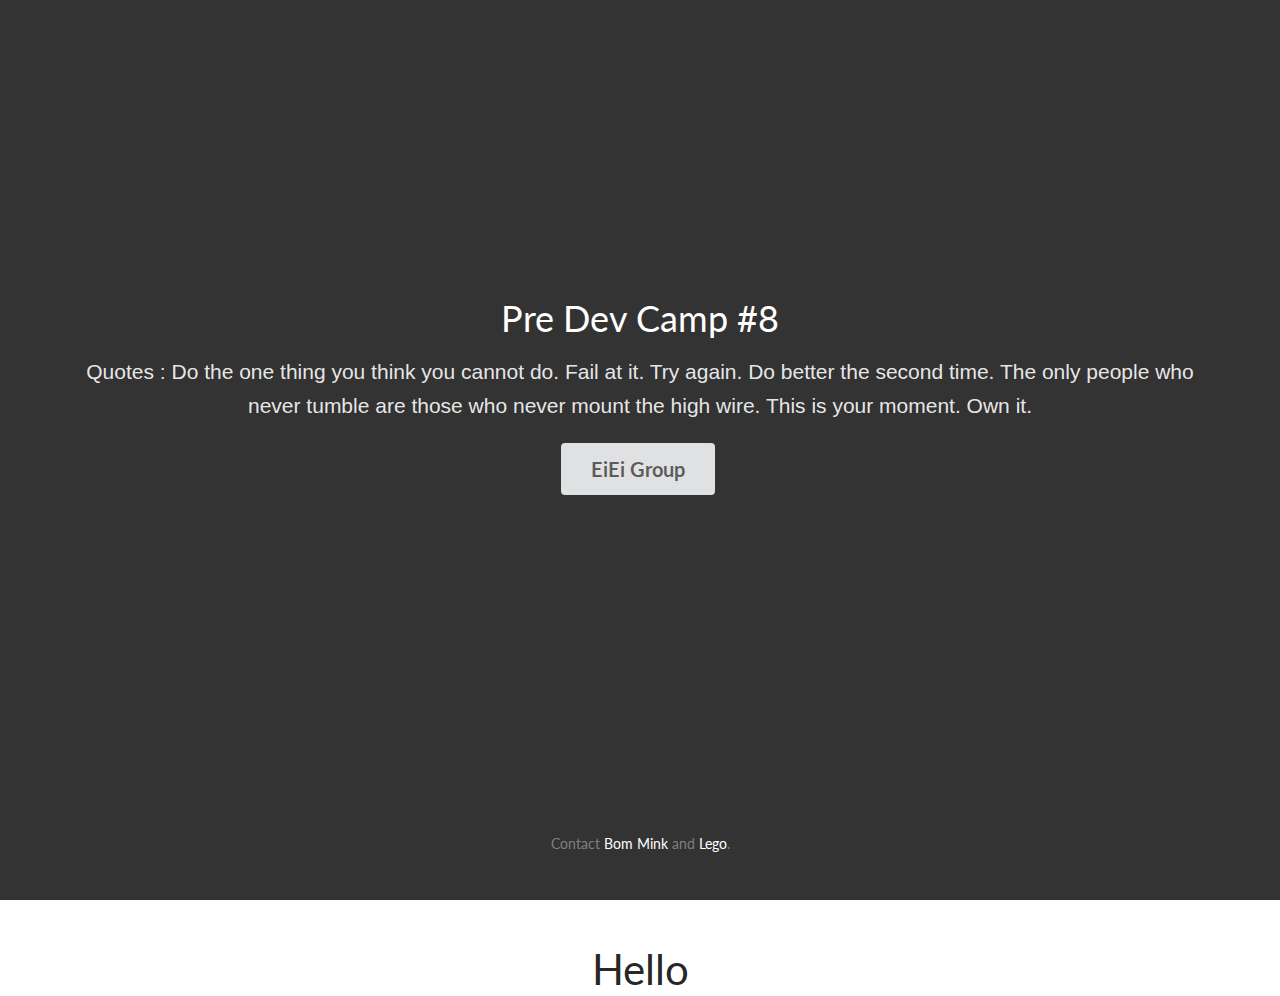
==== index.html @ 277e98ec "Add Banner" ====
<!DOCTYPE html>
<html lang="en">
    <head>
        <meta charset="UTF-8">
        <meta name="viewport" content="width=device-width, initial-scale=1.0">
        <link rel="stylesheet" type="text/css" href="index.css">
        <title>Pre DevCamp #8</title>
        <link rel="stylesheet" href="./semantic.min.css">
        <script src="./semantic.min.js"></script>
    </head>
    <body>
        <!-- <div class="centered"> 
            <img class="picProfile" src="img/BG-car.jpg">
            <table class="infotable">
                <tr>
                    <th class="topic">Name</th>
                    <td>Nicha</td>
                </tr>
                <tr>
                    <th class="topic">Surname</th>
                    <td>Suteesukprasert</td>
                </tr>
                <tr>
                    <th class="topic">Favorite Food</th>
                    <td>Sushi</td>
                </tr>
            </table>
            <button type="button" class="btn btn-outline-danger">Danger</button>

        </div>

        <style>
            .centered {
                position: absolute;

                background-color: #F69EA5;
                width: 500px;
                text-align: center;

                top: 50% ;
                left: 50%;

                margin-left: -250px;
                margin-top: -250px;

                box-shadow: 4px 4px 4px rgba(38, 38, 38, 0.1);
            }
            .picProfile {
                width: 100px;
                height: 100px;

                border-radius: 100px;
                margin-top: 30px;
            }
            .topic{
                padding: 15px;
            }
            .infotable{
                margin-top: 30px;
                margin-bottom: 20px;
                margin-right: 20px;
                margin-left: 20px;

                width: 100%;
                text-align: left;
                font-family: monospace;
                font-size: 20px;
            }

            .centered:hover {
                background-color: #F98891;  
            
                box-shadow: 4px 4px 4px rgba(38, 38, 38, 0.5);
            }
        </style> -->
        <div id = "home" class="ui inverted vertical center aligned segment">
            <div class="ui content container">
                <h1 class="ui inverted header">Pre Dev Camp #8</h1>
                <p>
                    Quotes : Do the one thing you think you cannot do. Fail at it. Try again. Do
                    better the second time. The only people who never tumble are those who never
                    mount the high wire. This is your moment. Own it.
                </p>
                <div class="ui huge button">EiEi Group</div>
            </div>
            <footer class="ui inverted vertical segment">
                Contact
                <a href="#contact">
                    Bom
                </a>
                <a href="#contact">
                    Mink
                </a>
                and
                <a href="#contact">Lego</a>.
            </footer>
        </div>
        <div class="ui container">
            <h1>Hello</h1>
        </div>
    </body>
</html>
---- index.css ----
body > .ui.container {
    margin-top: 3em;
}
iframe {
    border: none;
    width: calc(100% + 2em);
    margin: 0 -1em;
    height: 300px;
}
iframe html {
    overflow: hidden;
}
iframe body {
    padding: 0;
}

.ui.container > h1 {
    font-size: 3em;
    text-align: center;
    font-weight: normal;
}
.ui.container > h2.dividing.header {
    font-size: 2em;
    font-weight: normal;
    margin: 4em 0 3em;
}

.ui.table {
    table-layout: fixed;
}


#skill-bar-wrapper {
    font-size: 18px;
}

.skillbar-container {
  position:relative;
  display:block;
  margin-bottom: 15px;   
  width: 100%;
  background-color: #666463;
  background-color: rgba(255,255,255,.1);
  height:35px;
  height:5px;
}
  
.skills {
  height:35px;
  height:5px;
  width:0px;
}

  @media only screen and (min-width: 768px) {

    nav.ui.container .ui.header {
      float: left;
      margin-top: 12px;
    }

    nav.ui.container .ui.inverted.compact.menu {
      float: right;
    }
  }

  .ui.inverted.vertical.center.aligned.segment {
    padding-top: 36px;
  }

  nav.ui.container .ui.inverted.compact.menu {
    background-color: rgb(51, 51, 51);
  }

  nav.ui.container .ui.inverted.compact.menu .item {
    padding-bottom: 0;
  }

  nav.ui.container .ui.inverted.compact.menu .item {
    font-size: 16px;
    padding-left: 0px;
    padding-right: 0px;
    padding-bottom: 14px;
    margin-left: 16px;
    margin-right: 16px;
    border-radius: 0;
  }

  nav.ui.container .ui.inverted.compact.menu .active.item {
    background-color: inherit;
    border-bottom-color: white;
    border-bottom-style: solid;
    border-bottom-width: 2px;
  }

  .ui.inverted.vertical.segment {
    height: 100vh;
    background-color: rgb(51, 51, 51);
  }

  .ui.content.container {
    height: 300px;
    position: absolute;
    top: 0;
    bottom: 0;
    left: 0;
    right: 0;
    margin: auto;
  }

  .ui.content.container h1.header {
    font-size: 36px;
  }

  .ui.content.container p {
    font-size: 21px;
    line-height: 1.6;
    font-weight: 300;
    font-family: "Helvetica Neue", Helvetica, Arial, sans-serif;
  }

  .ui.inverted.vertical.segment footer.ui.segment {
    height: 80px;
    width: 100%;
    position: absolute;
    bottom: 0;
    color: gray;
  }

  .ui.inverted.vertical.segment footer.ui.segment a {
    color: white;
  }

  /*Footer*/

  .footer.segment {
    padding: 5em 0em;
  }

  .footer.secondary.pointing.menu .toc.item {
    display: none;
  }
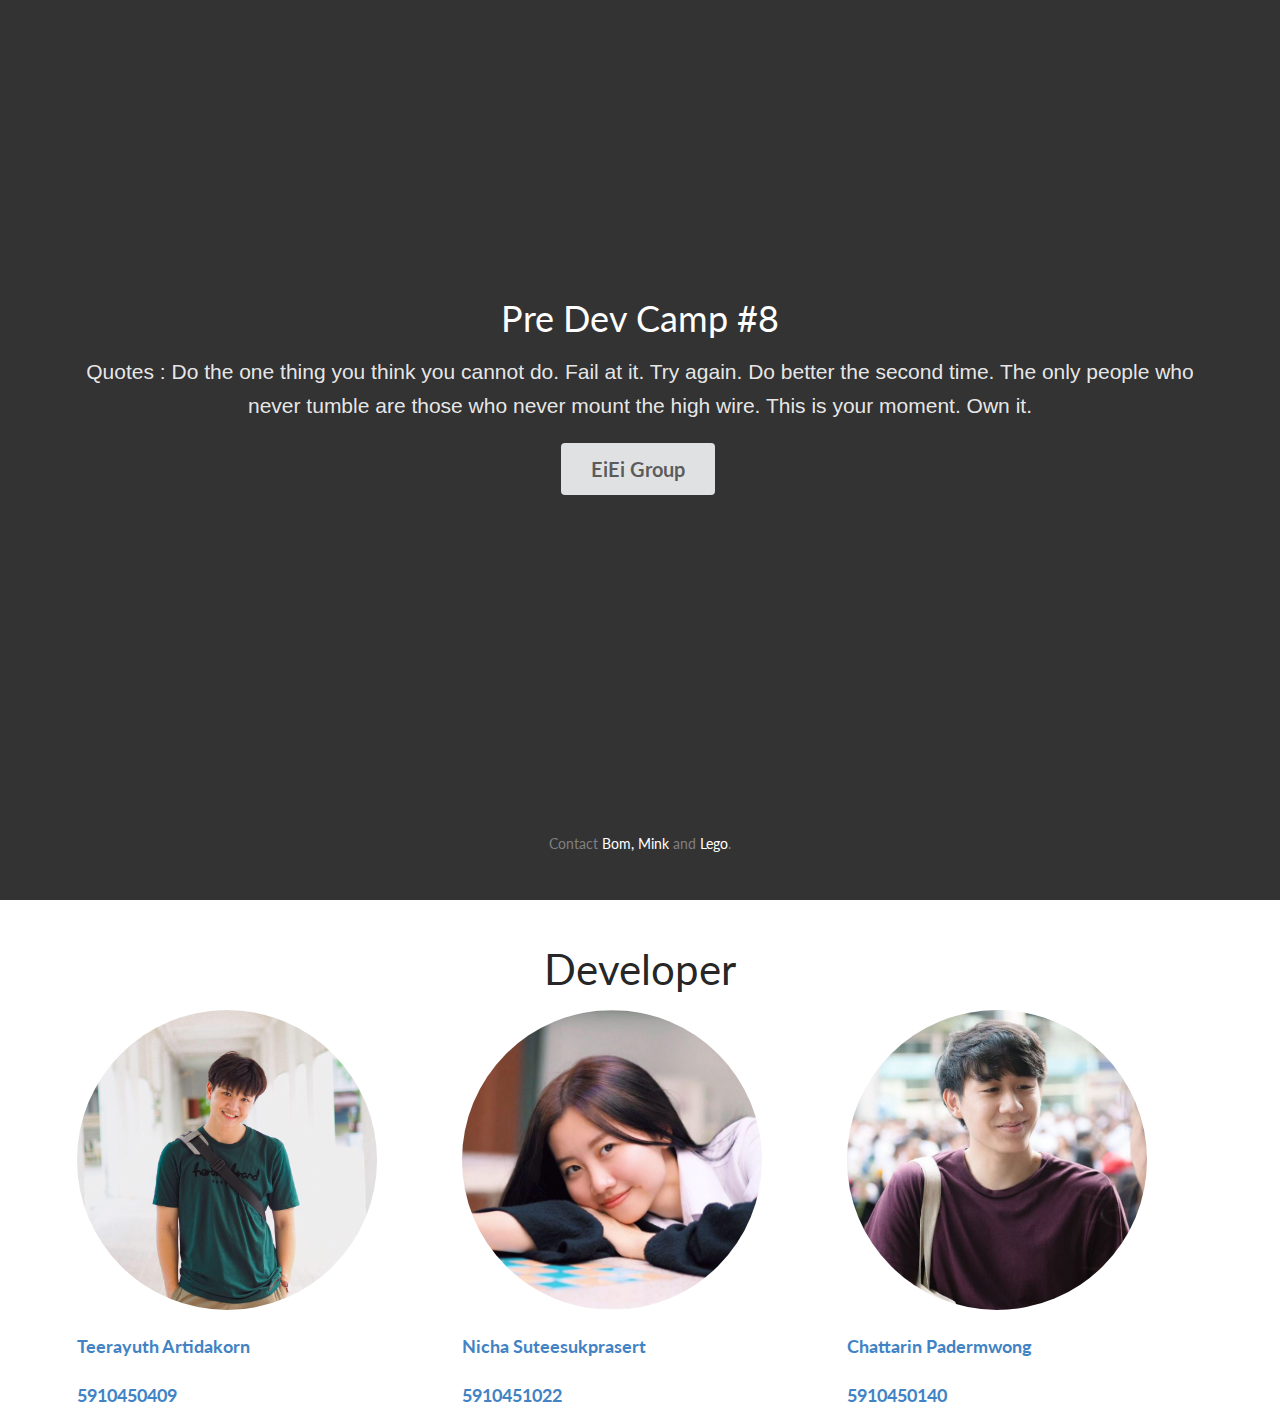
==== commit 058bde5f: "add Developer" ====
--- a/index.html
+++ b/index.html
@@ -9,71 +9,20 @@
         <script src="./semantic.min.js"></script>
     </head>
     <body>
-        <!-- <div class="centered"> 
-            <img class="picProfile" src="img/BG-car.jpg">
-            <table class="infotable">
-                <tr>
-                    <th class="topic">Name</th>
-                    <td>Nicha</td>
-                </tr>
-                <tr>
-                    <th class="topic">Surname</th>
-                    <td>Suteesukprasert</td>
-                </tr>
-                <tr>
-                    <th class="topic">Favorite Food</th>
-                    <td>Sushi</td>
-                </tr>
-            </table>
-            <button type="button" class="btn btn-outline-danger">Danger</button>
-
-        </div>
-
-        <style>
-            .centered {
-                position: absolute;
-
-                background-color: #F69EA5;
-                width: 500px;
-                text-align: center;
-
-                top: 50% ;
-                left: 50%;
-
-                margin-left: -250px;
-                margin-top: -250px;
-
-                box-shadow: 4px 4px 4px rgba(38, 38, 38, 0.1);
-            }
-            .picProfile {
-                width: 100px;
-                height: 100px;
-
-                border-radius: 100px;
-                margin-top: 30px;
-            }
-            .topic{
-                padding: 15px;
-            }
-            .infotable{
-                margin-top: 30px;
-                margin-bottom: 20px;
-                margin-right: 20px;
-                margin-left: 20px;
-
-                width: 100%;
-                text-align: left;
-                font-family: monospace;
-                font-size: 20px;
-            }
-
-            .centered:hover {
-                background-color: #F98891;  
-            
-                box-shadow: 4px 4px 4px rgba(38, 38, 38, 0.5);
-            }
-        </style> -->
-        <div id = "home" class="ui inverted vertical center aligned segment">
+        <!-- <div class="centered"> <img class="picProfile" src="img/BG-car.jpg"> <table
+        class="infotable"> <tr> <th class="topic">Name</th> <td>Nicha</td> </tr> <tr>
+        <th class="topic">Surname</th> <td>Suteesukprasert</td> </tr> <tr> <th
+        class="topic">Favorite Food</th> <td>Sushi</td> </tr> </table> <button
+        type="button" class="btn btn-outline-danger">Danger</button> </div> <style>
+        .centered { position: absolute; background-color: #F69EA5; width: 500px;
+        text-align: center; top: 50% ; left: 50%; margin-left: -250px; margin-top:
+        -250px; box-shadow: 4px 4px 4px rgba(38, 38, 38, 0.1); } .picProfile { width:
+        100px; height: 100px; border-radius: 100px; margin-top: 30px; } .topic{ padding:
+        15px; } .infotable{ margin-top: 30px; margin-bottom: 20px; margin-right: 20px;
+        margin-left: 20px; width: 100%; text-align: left; font-family: monospace;
+        font-size: 20px; } .centered:hover { background-color: #F98891; box-shadow: 4px
+        4px 4px rgba(38, 38, 38, 0.5); } </style> -->
+        <div id="home" class="ui inverted vertical center aligned segment">
             <div class="ui content container">
                 <h1 class="ui inverted header">Pre Dev Camp #8</h1>
                 <p>
@@ -86,7 +35,7 @@
             <footer class="ui inverted vertical segment">
                 Contact
                 <a href="#contact">
-                    Bom
+                    Bom,
                 </a>
                 <a href="#contact">
                     Mink
@@ -96,8 +45,24 @@
             </footer>
         </div>
         <div class="ui container">
-            <h1>Hello</h1>
+            <h1>Developer</h1>
+            <div class="ui three column stackable grid">
+                <a class="column" href="#">
+                    <img class="ui medium circular image fluid" src="./img/bom.jpg">
+                    <h3>Teerayuth Artidakorn</h3>
+                    <h3>5910450409</h3>
+                </a>
+                <a class="column" href="#">
+                    <img class="ui medium circular image fluid" src="./img/mink.JPG">
+                    <h3>Nicha Suteesukprasert</h3>
+                    <h3>5910451022</h3>
+                </a>
+                <a class="column" href="#">
+                    <img class="ui medium circular image fluid" src="./img/lego.JPG">
+                    <h3>Chattarin Padermwong</h3>
+                    <h3>5910450140</h3>
+                </a>
+            </div>
         </div>
     </body>
-</html>
-
+</html>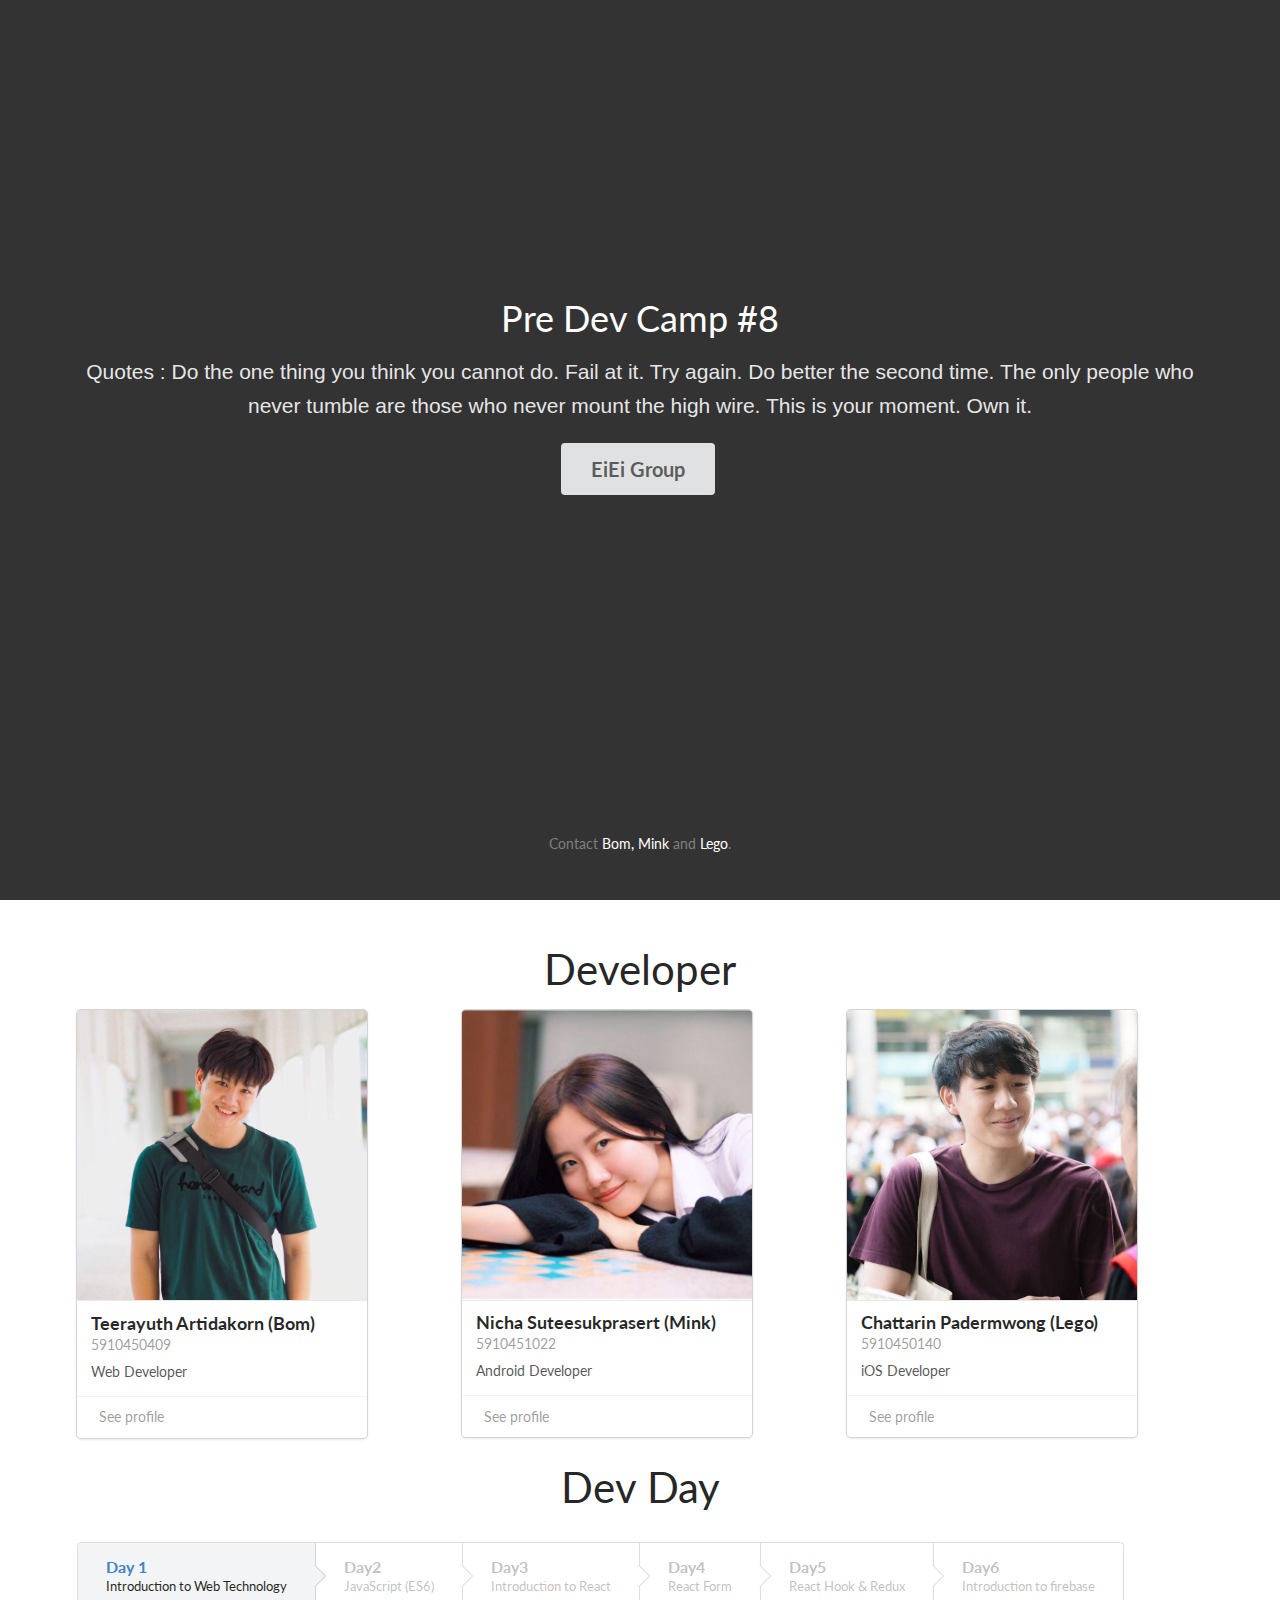
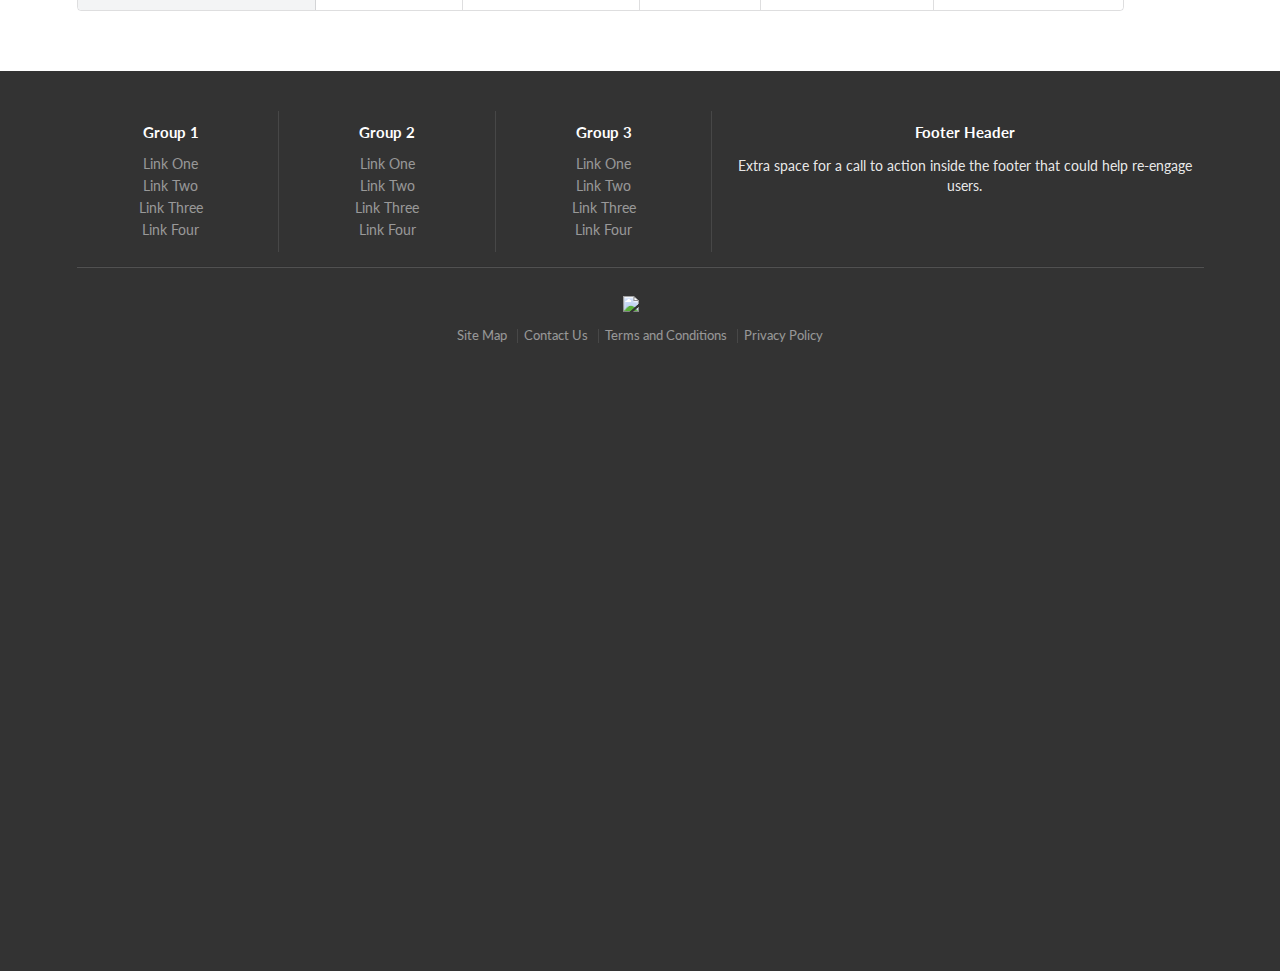
==== commit ac617bfa: "Update Home" ====
--- a/index.html
+++ b/index.html
@@ -6,6 +6,11 @@
         <link rel="stylesheet" type="text/css" href="index.css">
         <title>Pre DevCamp #8</title>
         <link rel="stylesheet" href="./semantic.min.css">
+        <link
+            rel="stylesheet"
+            href="https://use.fontawesome.com/releases/v5.7.2/css/all.css"
+            integrity="sha384-fnmOCqbTlWIlj8LyTjo7mOUStjsKC4pOpQbqyi7RrhN7udi9RwhKkMHpvLbHG9Sr"
+            crossorigin="anonymous">
         <script src="./semantic.min.js"></script>
     </head>
     <body>
@@ -47,22 +52,172 @@
         <div class="ui container">
             <h1>Developer</h1>
             <div class="ui three column stackable grid">
-                <a class="column" href="#">
-                    <img class="ui medium circular image fluid" src="./img/bom.jpg">
-                    <h3>Teerayuth Artidakorn</h3>
-                    <h3>5910450409</h3>
-                </a>
-                <a class="column" href="#">
-                    <img class="ui medium circular image fluid" src="./img/mink.JPG">
-                    <h3>Nicha Suteesukprasert</h3>
-                    <h3>5910451022</h3>
-                </a>
-                <a class="column" href="#">
-                    <img class="ui medium circular image fluid" src="./img/lego.JPG">
-                    <h3>Chattarin Padermwong</h3>
-                    <h3>5910450140</h3>
-                </a>
+
+                <div class="column" href="#">
+                    <div class="ui card">
+                        <div class="image">
+                            <img src="./img/bom.jpg">
+                        </div>
+                        <div class="content">
+                            <a class="header">Teerayuth Artidakorn (Bom)</a>
+                            <div class="meta">
+                                <span class="date">5910450409</span>
+                            </div>
+                            <div class="description">
+                                Web Developer
+                            </div>
+                        </div>
+                        <div class="extra content">
+                            <a>
+                                <i class="fas fa-user"></i>&nbsp; See profile
+                            </a>
+                        </div>
+                    </div>
+                    <!-- <img class="ui medium circular image fluid" src="./img/bom.jpg">
+                    <h3>Teerayuth Artidakorn</h3> <h3>5910450409</h3> -->
+                </div>
+                <div class="column" href="#">
+                    <div class="ui card">
+                        <div class="image">
+                            <img src="./img/mink.JPG">
+                        </div>
+                        <div class="content">
+                            <a class="header">Nicha Suteesukprasert (Mink)</a>
+                            <div class="meta">
+                                <span class="date">5910451022</span>
+                            </div>
+                            <div class="description">
+                                Android Developer
+                            </div>
+                        </div>
+                        <div class="extra content">
+                            <a>
+                                <i class="fas fa-user"></i>&nbsp; See profile
+                            </a>
+                        </div>
+                    </div>
+                    <!-- <img class="ui medium circular image fluid" src="./img/mink.JPG"> <h3>Nicha
+                    Suteesukprasert</h3> <h3>5910451022</h3> -->
+                </div>
+
+                <div class="column" href="#">
+                    <div class="ui card">
+                        <div class="image">
+                            <img src="./img/lego.JPG">
+                        </div>
+                        <div class="content">
+                            <a class="header">Chattarin Padermwong (Lego)</a>
+                            <div class="meta">
+                                <span class="date">5910450140</span>
+                            </div>
+                            <div class="description">
+                                iOS Developer
+                            </div>
+                        </div>
+                        <div class="extra content">
+                            <a>
+                                <i class="fas fa-user"></i>&nbsp; See profile
+                            </a>
+                        </div>
+                    </div>
+                    <!-- <img class="ui medium circular image fluid" src="./img/lego.JPG">
+                    <h3>Chattarin Padermwong</h3> <h3>5910450140</h3> -->
+                </div>
+            </div>
+            <h1>Dev Day</h1>
+            <div class="ui steps">
+                <div class="active step">
+                    
+                    <div class="content">
+                        <div class="title">Day 1</div>
+                        <div class="description">Introduction to Web Technology</div>
+                    </div>
+                </div>
+                <div class="disabled step">
+                    
+                    <div class="content">
+                        <div class="title">Day2</div>
+                        <div class="description">JavaScript (ES6)</div>
+                    </div>
+                </div>
+                <div class="disabled step">
+                    
+                    <div class="content">
+                        <div class="title">Day3</div>
+                        <div class="description">Introduction to React</div>
+                    </div>
+                </div>
+                <div class="disabled step">
+                    
+                    <div class="content">
+                        <div class="title">Day4</div>
+                        <div class="description">React Form</div>
+                    </div>
+                </div>
+                <div class="disabled step">
+                    
+                    <div class="content">
+                        <div class="title">Day5</div>
+                        <div class="description">React Hook & Redux</div>
+                    </div>
+                </div>
+                <div class="disabled step">
+                    
+                    <div class="content">
+                        <div class="title">Day6</div>
+                        <div class="description">Introduction to firebase</div>
+                    </div>
+                </div>
             </div>
         </div>
-    </body>
+    </div>
+    <br><br><br>
+    <div class="ui inverted vertical footer segment">
+        <br><br>
+        <div class="ui center aligned container">
+          <div class="ui stackable inverted divided grid">
+            <div class="three wide column">
+              <h4 class="ui inverted header">Group 1</h4>
+              <div class="ui inverted link list">
+                <a href="#" class="item">Link One</a>
+                <a href="#" class="item">Link Two</a>
+                <a href="#" class="item">Link Three</a>
+                <a href="#" class="item">Link Four</a>
+              </div>
+            </div>
+            <div class="three wide column">
+              <h4 class="ui inverted header">Group 2</h4>
+              <div class="ui inverted link list">
+                <a href="#" class="item">Link One</a>
+                <a href="#" class="item">Link Two</a>
+                <a href="#" class="item">Link Three</a>
+                <a href="#" class="item">Link Four</a>
+              </div>
+            </div>
+            <div class="three wide column">
+              <h4 class="ui inverted header">Group 3</h4>
+              <div class="ui inverted link list">
+                <a href="#" class="item">Link One</a>
+                <a href="#" class="item">Link Two</a>
+                <a href="#" class="item">Link Three</a>
+                <a href="#" class="item">Link Four</a>
+              </div>
+            </div>
+            <div class="seven wide column">
+              <h4 class="ui inverted header">Footer Header</h4>
+              <p>Extra space for a call to action inside the footer that could help re-engage users.</p>
+            </div>
+          </div>
+          <div class="ui inverted section divider"></div>
+          <img src="assets/images/logo.png" class="ui centered mini image">
+          <div class="ui horizontal inverted small divided link list">
+            <a class="item" href="#">Site Map</a>
+            <a class="item" href="#">Contact Us</a>
+            <a class="item" href="#">Terms and Conditions</a>
+            <a class="item" href="#">Privacy Policy</a>
+          </div>
+        </div>
+    </div>
+
+</body>
 </html>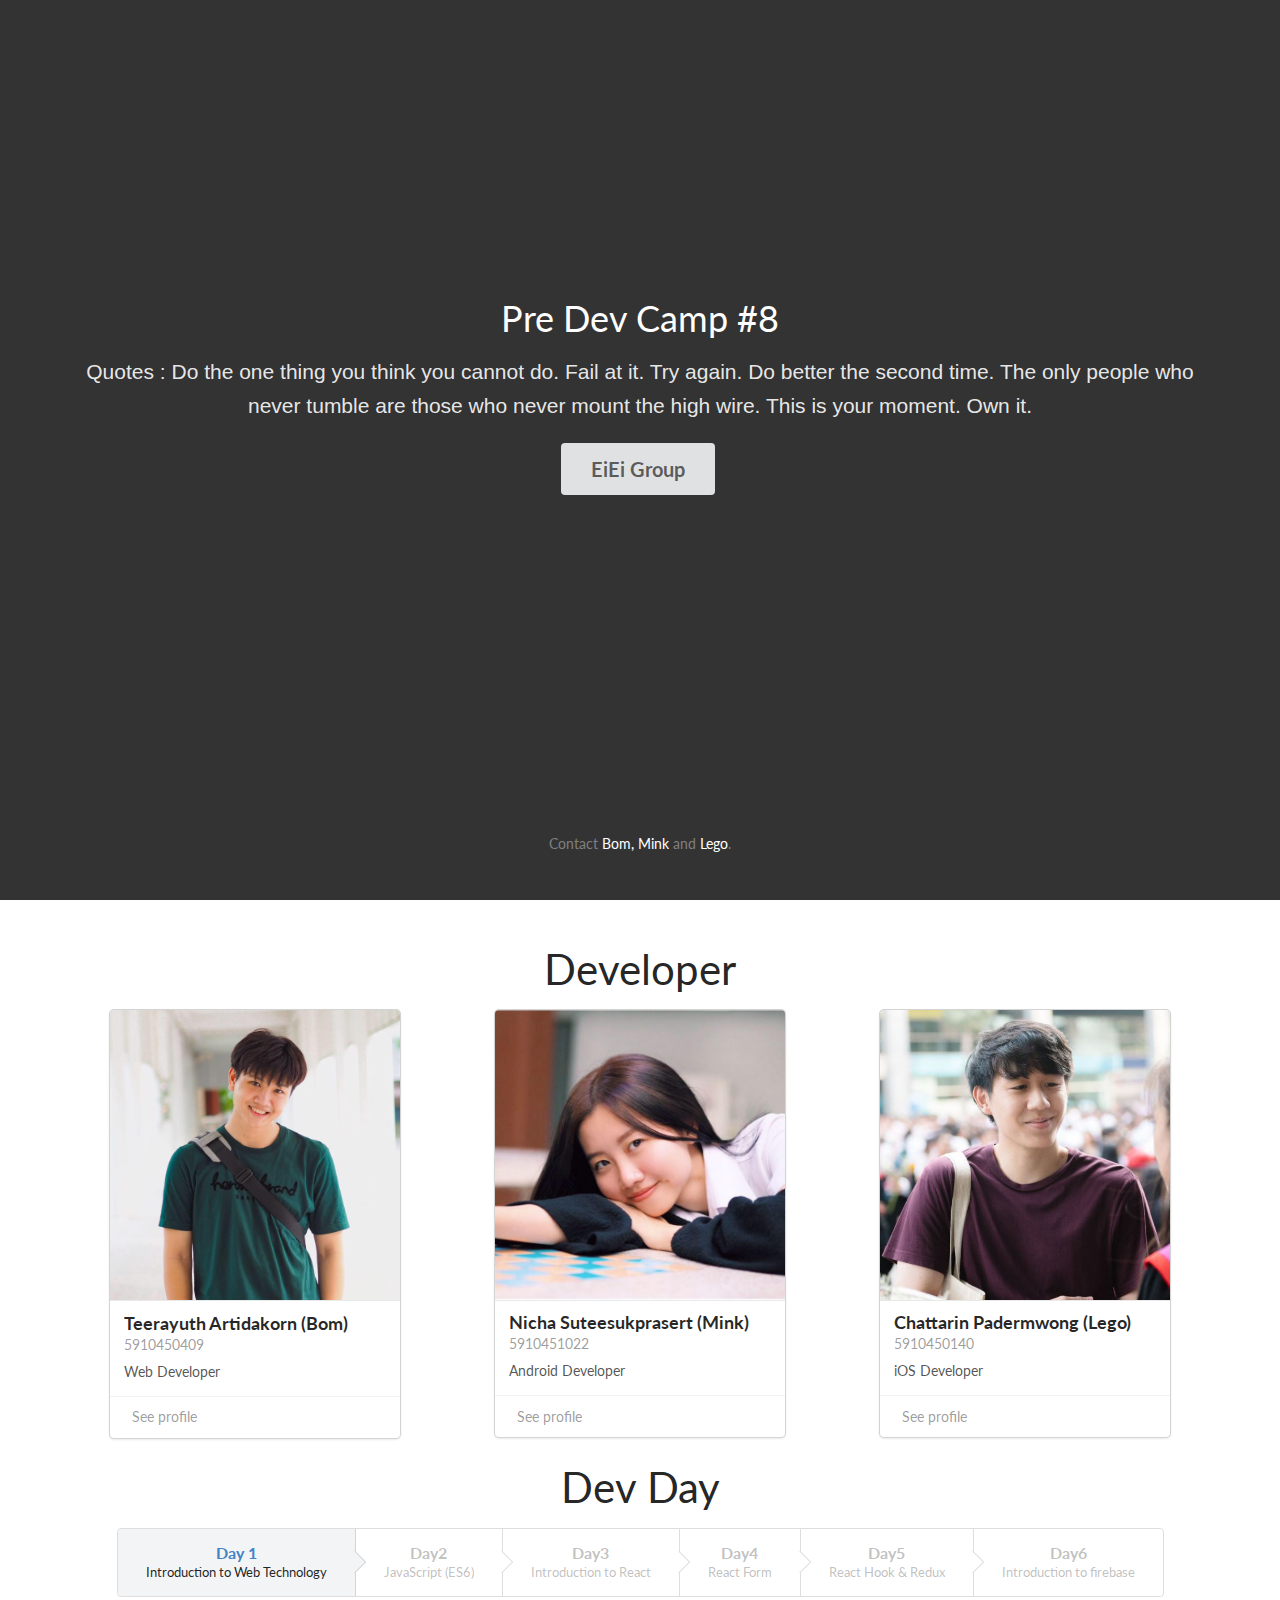
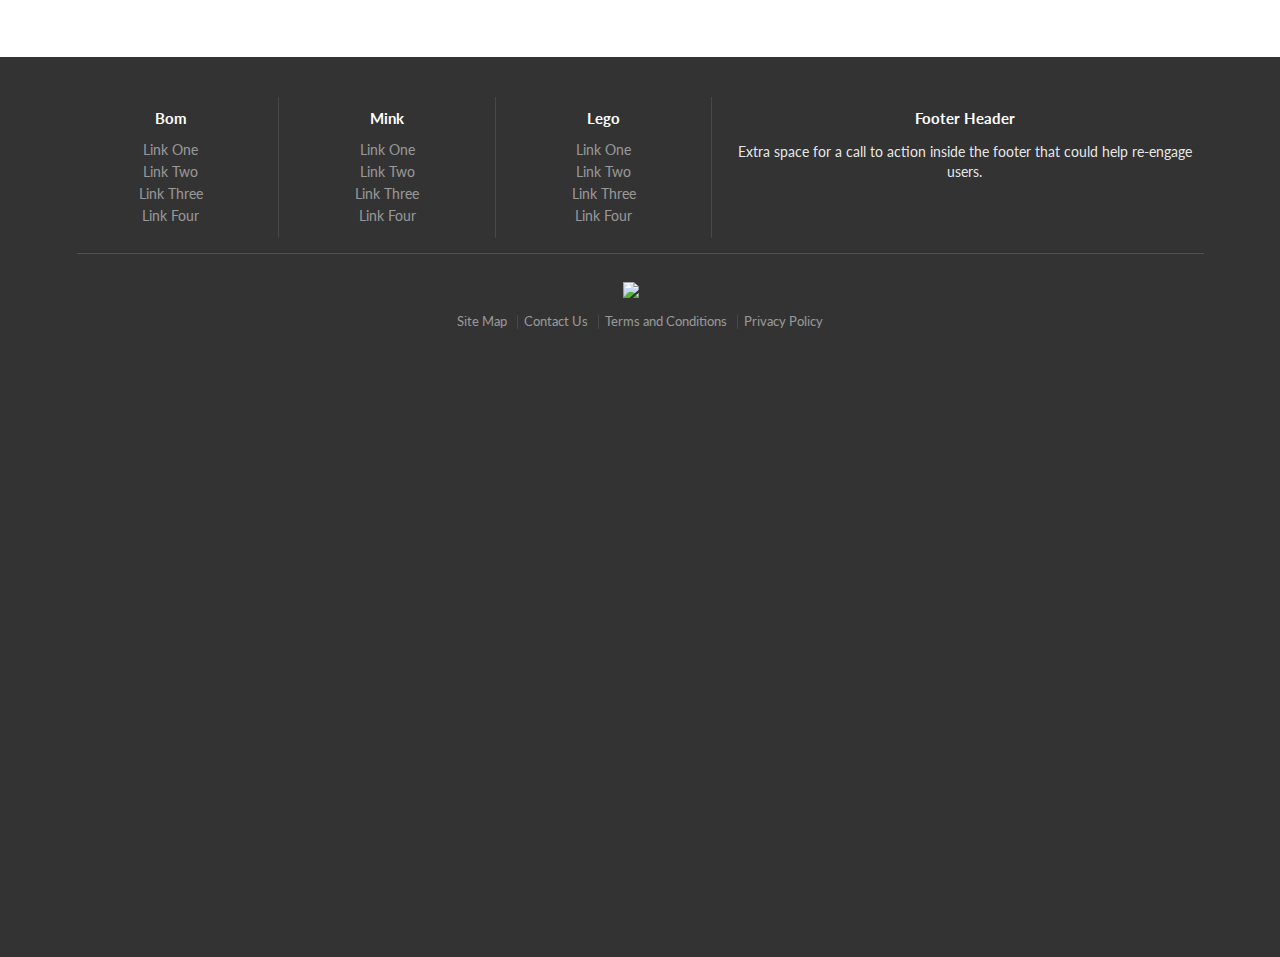
==== commit 25dd220a: "Bom Info Template" ====
--- a/index.html
+++ b/index.html
@@ -54,7 +54,7 @@
             <div class="ui three column stackable grid">
 
                 <div class="column" href="#">
-                    <div class="ui card">
+                    <div class="ui centered card">
                         <div class="image">
                             <img src="./img/bom.jpg">
                         </div>
@@ -68,7 +68,7 @@
                             </div>
                         </div>
                         <div class="extra content">
-                            <a>
+                            <a href="./bominfo/index.html">
                                 <i class="fas fa-user"></i>&nbsp; See profile
                             </a>
                         </div>
@@ -77,7 +77,7 @@
                     <h3>Teerayuth Artidakorn</h3> <h3>5910450409</h3> -->
                 </div>
                 <div class="column" href="#">
-                    <div class="ui card">
+                    <div class="ui centered card">
                         <div class="image">
                             <img src="./img/mink.JPG">
                         </div>
@@ -91,7 +91,7 @@
                             </div>
                         </div>
                         <div class="extra content">
-                            <a>
+                            <a href="./minkinfo/index.html">
                                 <i class="fas fa-user"></i>&nbsp; See profile
                             </a>
                         </div>
@@ -101,7 +101,7 @@
                 </div>
 
                 <div class="column" href="#">
-                    <div class="ui card">
+                    <div class="ui centered card">
                         <div class="image">
                             <img src="./img/lego.JPG">
                         </div>
@@ -115,7 +115,7 @@
                             </div>
                         </div>
                         <div class="extra content">
-                            <a>
+                            <a href="./legoinfo/index.html">
                                 <i class="fas fa-user"></i>&nbsp; See profile
                             </a>
                         </div>
@@ -125,7 +125,8 @@
                 </div>
             </div>
             <h1>Dev Day</h1>
-            <div class="ui steps">
+            <center>
+                <div class="ui steps">
                 <div class="active step">
                     
                     <div class="content">
@@ -171,13 +172,14 @@
             </div>
         </div>
     </div>
+</center>
     <br><br><br>
     <div class="ui inverted vertical footer segment">
         <br><br>
         <div class="ui center aligned container">
           <div class="ui stackable inverted divided grid">
             <div class="three wide column">
-              <h4 class="ui inverted header">Group 1</h4>
+              <h4 class="ui inverted header">Bom</h4>
               <div class="ui inverted link list">
                 <a href="#" class="item">Link One</a>
                 <a href="#" class="item">Link Two</a>
@@ -186,7 +188,7 @@
               </div>
             </div>
             <div class="three wide column">
-              <h4 class="ui inverted header">Group 2</h4>
+              <h4 class="ui inverted header">Mink</h4>
               <div class="ui inverted link list">
                 <a href="#" class="item">Link One</a>
                 <a href="#" class="item">Link Two</a>
@@ -195,7 +197,7 @@
               </div>
             </div>
             <div class="three wide column">
-              <h4 class="ui inverted header">Group 3</h4>
+              <h4 class="ui inverted header">Lego</h4>
               <div class="ui inverted link list">
                 <a href="#" class="item">Link One</a>
                 <a href="#" class="item">Link Two</a>
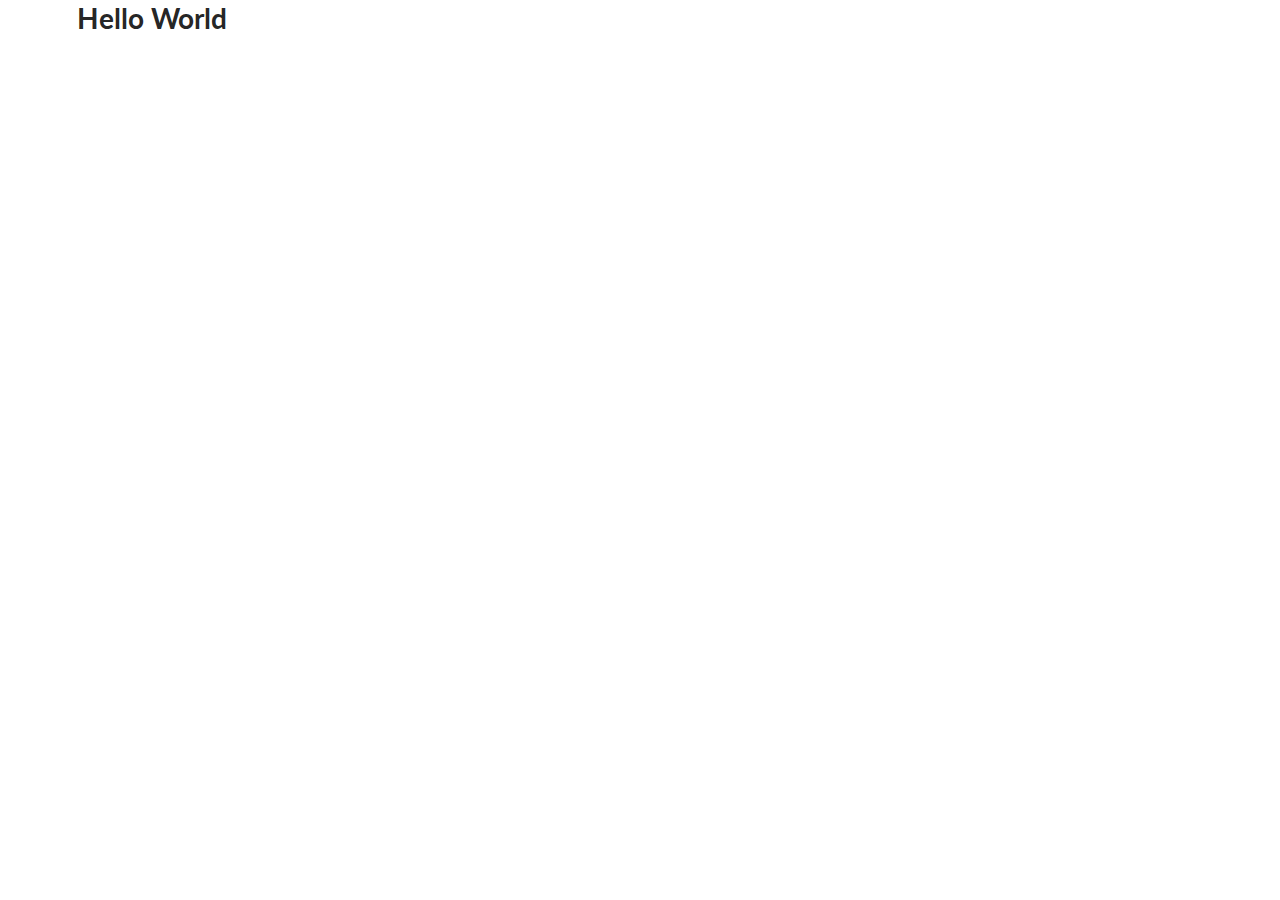
==== commit 64a33475: "pull  main page" ====
--- a/index.html
+++ b/index.html
@@ -3,223 +3,80 @@
     <head>
         <meta charset="UTF-8">
         <meta name="viewport" content="width=device-width, initial-scale=1.0">
-        <link rel="stylesheet" type="text/css" href="index.css">
-        <title>Pre DevCamp #8</title>
+        <!-- <link rel="stylesheet" type="text/css" href="index.css">
+        <link rel="stylesheet" href="https://stackpath.bootstrapcdn.com/bootstrap/4.4.1/css/bootstrap.min.css" integrity="sha384-Vkoo8x4CGsO3+Hhxv8T/Q5PaXtkKtu6ug5TOeNV6gBiFeWPGFN9MuhOf23Q9Ifjh" crossorigin="anonymous"> -->
+        <title>Document</title>
         <link rel="stylesheet" href="./semantic.min.css">
-        <link
-            rel="stylesheet"
-            href="https://use.fontawesome.com/releases/v5.7.2/css/all.css"
-            integrity="sha384-fnmOCqbTlWIlj8LyTjo7mOUStjsKC4pOpQbqyi7RrhN7udi9RwhKkMHpvLbHG9Sr"
-            crossorigin="anonymous">
         <script src="./semantic.min.js"></script>
     </head>
     <body>
-        <!-- <div class="centered"> <img class="picProfile" src="img/BG-car.jpg"> <table
-        class="infotable"> <tr> <th class="topic">Name</th> <td>Nicha</td> </tr> <tr>
-        <th class="topic">Surname</th> <td>Suteesukprasert</td> </tr> <tr> <th
-        class="topic">Favorite Food</th> <td>Sushi</td> </tr> </table> <button
-        type="button" class="btn btn-outline-danger">Danger</button> </div> <style>
-        .centered { position: absolute; background-color: #F69EA5; width: 500px;
-        text-align: center; top: 50% ; left: 50%; margin-left: -250px; margin-top:
-        -250px; box-shadow: 4px 4px 4px rgba(38, 38, 38, 0.1); } .picProfile { width:
-        100px; height: 100px; border-radius: 100px; margin-top: 30px; } .topic{ padding:
-        15px; } .infotable{ margin-top: 30px; margin-bottom: 20px; margin-right: 20px;
-        margin-left: 20px; width: 100%; text-align: left; font-family: monospace;
-        font-size: 20px; } .centered:hover { background-color: #F98891; box-shadow: 4px
-        4px 4px rgba(38, 38, 38, 0.5); } </style> -->
-        <div id="home" class="ui inverted vertical center aligned segment">
-            <div class="ui content container">
-                <h1 class="ui inverted header">Pre Dev Camp #8</h1>
-                <p>
-                    Quotes : Do the one thing you think you cannot do. Fail at it. Try again. Do
-                    better the second time. The only people who never tumble are those who never
-                    mount the high wire. This is your moment. Own it.
-                </p>
-                <div class="ui huge button">EiEi Group</div>
-            </div>
-            <footer class="ui inverted vertical segment">
-                Contact
-                <a href="#contact">
-                    Bom,
-                </a>
-                <a href="#contact">
-                    Mink
-                </a>
-                and
-                <a href="#contact">Lego</a>.
-            </footer>
+        <!-- <div class="centered"> 
+            <img class="picProfile" src="img/BG-car.jpg">
+            <table class="infotable">
+                <tr>
+                    <th class="topic">Name</th>
+                    <td>Nicha</td>
+                </tr>
+                <tr>
+                    <th class="topic">Surname</th>
+                    <td>Suteesukprasert</td>
+                </tr>
+                <tr>
+                    <th class="topic">Favorite Food</th>
+                    <td>Sushi</td>
+                </tr>
+            </table>
+            <button type="button" class="btn btn-outline-danger">Danger</button>
+
         </div>
+
+        <style>
+            .ui container {
+                position: absolute;
+
+                background-color: #F69EA5;
+                width: 500px;
+                text-align: center;
+
+                top: 50% ;
+                left: 50%;
+
+                margin-left: -250px;
+                margin-top: -250px;
+
+                box-shadow: 4px 4px 4px rgba(38, 38, 38, 0.1);
+            }
+            .picProfile {
+                width: 100px;
+                height: 100px;
+
+                border-radius: 100px;
+                margin-top: 30px;
+            }
+            .topic{
+                padding: 15px;
+            }
+            .infotable{
+                margin-top: 30px;
+                margin-bottom: 20px;
+                margin-right: 20px;
+                margin-left: 20px;
+
+                width: 100%;
+                text-align: left;
+                font-family: monospace;
+                font-size: 20px;
+            }
+
+            .ui container:hover {
+                background-color: #F98891;  
+            
+                box-shadow: 4px 4px 4px rgba(38, 38, 38, 0.5);
+            }
+        </style> -->
         <div class="ui container">
-            <h1>Developer</h1>
-            <div class="ui three column stackable grid">
+            <h1>Hello World</h1>
+        </div>
+    </body>
+</html>
 
-                <div class="column" href="#">
-                    <div class="ui centered card">
-                        <div class="image">
-                            <img src="./img/bom.jpg">
-                        </div>
-                        <div class="content">
-                            <a class="header">Teerayuth Artidakorn (Bom)</a>
-                            <div class="meta">
-                                <span class="date">5910450409</span>
-                            </div>
-                            <div class="description">
-                                Web Developer
-                            </div>
-                        </div>
-                        <div class="extra content">
-                            <a href="./bominfo/index.html">
-                                <i class="fas fa-user"></i>&nbsp; See profile
-                            </a>
-                        </div>
-                    </div>
-                    <!-- <img class="ui medium circular image fluid" src="./img/bom.jpg">
-                    <h3>Teerayuth Artidakorn</h3> <h3>5910450409</h3> -->
-                </div>
-                <div class="column" href="#">
-                    <div class="ui centered card">
-                        <div class="image">
-                            <img src="./img/mink.JPG">
-                        </div>
-                        <div class="content">
-                            <a class="header">Nicha Suteesukprasert (Mink)</a>
-                            <div class="meta">
-                                <span class="date">5910451022</span>
-                            </div>
-                            <div class="description">
-                                Android Developer
-                            </div>
-                        </div>
-                        <div class="extra content">
-                            <a href="./minkinfo/index.html">
-                                <i class="fas fa-user"></i>&nbsp; See profile
-                            </a>
-                        </div>
-                    </div>
-                    <!-- <img class="ui medium circular image fluid" src="./img/mink.JPG"> <h3>Nicha
-                    Suteesukprasert</h3> <h3>5910451022</h3> -->
-                </div>
-
-                <div class="column" href="#">
-                    <div class="ui centered card">
-                        <div class="image">
-                            <img src="./img/lego.JPG">
-                        </div>
-                        <div class="content">
-                            <a class="header">Chattarin Padermwong (Lego)</a>
-                            <div class="meta">
-                                <span class="date">5910450140</span>
-                            </div>
-                            <div class="description">
-                                iOS Developer
-                            </div>
-                        </div>
-                        <div class="extra content">
-                            <a href="./legoinfo/index.html">
-                                <i class="fas fa-user"></i>&nbsp; See profile
-                            </a>
-                        </div>
-                    </div>
-                    <!-- <img class="ui medium circular image fluid" src="./img/lego.JPG">
-                    <h3>Chattarin Padermwong</h3> <h3>5910450140</h3> -->
-                </div>
-            </div>
-            <h1>Dev Day</h1>
-            <center>
-                <div class="ui steps">
-                <div class="active step">
-                    
-                    <div class="content">
-                        <div class="title">Day 1</div>
-                        <div class="description">Introduction to Web Technology</div>
-                    </div>
-                </div>
-                <div class="disabled step">
-                    
-                    <div class="content">
-                        <div class="title">Day2</div>
-                        <div class="description">JavaScript (ES6)</div>
-                    </div>
-                </div>
-                <div class="disabled step">
-                    
-                    <div class="content">
-                        <div class="title">Day3</div>
-                        <div class="description">Introduction to React</div>
-                    </div>
-                </div>
-                <div class="disabled step">
-                    
-                    <div class="content">
-                        <div class="title">Day4</div>
-                        <div class="description">React Form</div>
-                    </div>
-                </div>
-                <div class="disabled step">
-                    
-                    <div class="content">
-                        <div class="title">Day5</div>
-                        <div class="description">React Hook & Redux</div>
-                    </div>
-                </div>
-                <div class="disabled step">
-                    
-                    <div class="content">
-                        <div class="title">Day6</div>
-                        <div class="description">Introduction to firebase</div>
-                    </div>
-                </div>
-            </div>
-        </div>
-    </div>
-</center>
-    <br><br><br>
-    <div class="ui inverted vertical footer segment">
-        <br><br>
-        <div class="ui center aligned container">
-          <div class="ui stackable inverted divided grid">
-            <div class="three wide column">
-              <h4 class="ui inverted header">Bom</h4>
-              <div class="ui inverted link list">
-                <a href="#" class="item">Link One</a>
-                <a href="#" class="item">Link Two</a>
-                <a href="#" class="item">Link Three</a>
-                <a href="#" class="item">Link Four</a>
-              </div>
-            </div>
-            <div class="three wide column">
-              <h4 class="ui inverted header">Mink</h4>
-              <div class="ui inverted link list">
-                <a href="#" class="item">Link One</a>
-                <a href="#" class="item">Link Two</a>
-                <a href="#" class="item">Link Three</a>
-                <a href="#" class="item">Link Four</a>
-              </div>
-            </div>
-            <div class="three wide column">
-              <h4 class="ui inverted header">Lego</h4>
-              <div class="ui inverted link list">
-                <a href="#" class="item">Link One</a>
-                <a href="#" class="item">Link Two</a>
-                <a href="#" class="item">Link Three</a>
-                <a href="#" class="item">Link Four</a>
-              </div>
-            </div>
-            <div class="seven wide column">
-              <h4 class="ui inverted header">Footer Header</h4>
-              <p>Extra space for a call to action inside the footer that could help re-engage users.</p>
-            </div>
-          </div>
-          <div class="ui inverted section divider"></div>
-          <img src="assets/images/logo.png" class="ui centered mini image">
-          <div class="ui horizontal inverted small divided link list">
-            <a class="item" href="#">Site Map</a>
-            <a class="item" href="#">Contact Us</a>
-            <a class="item" href="#">Terms and Conditions</a>
-            <a class="item" href="#">Privacy Policy</a>
-          </div>
-        </div>
-    </div>
-
-</body>
-</html>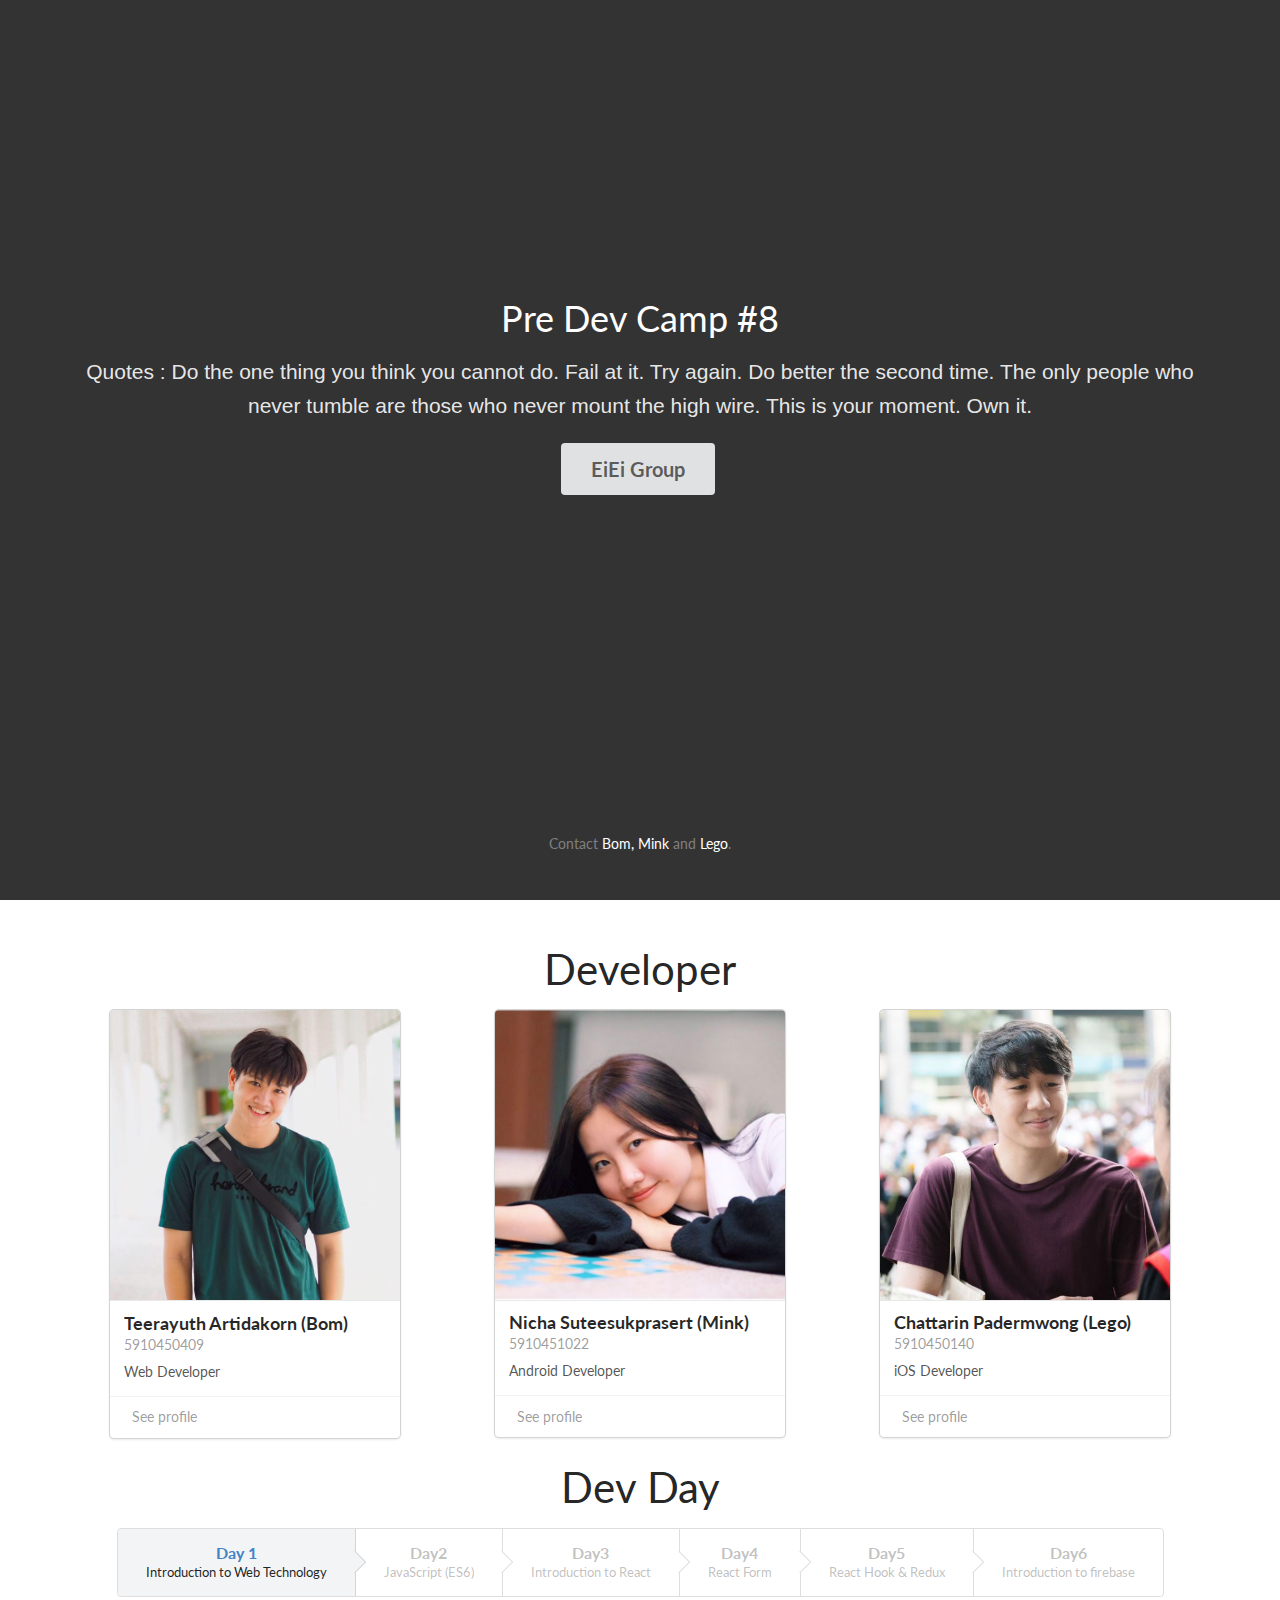
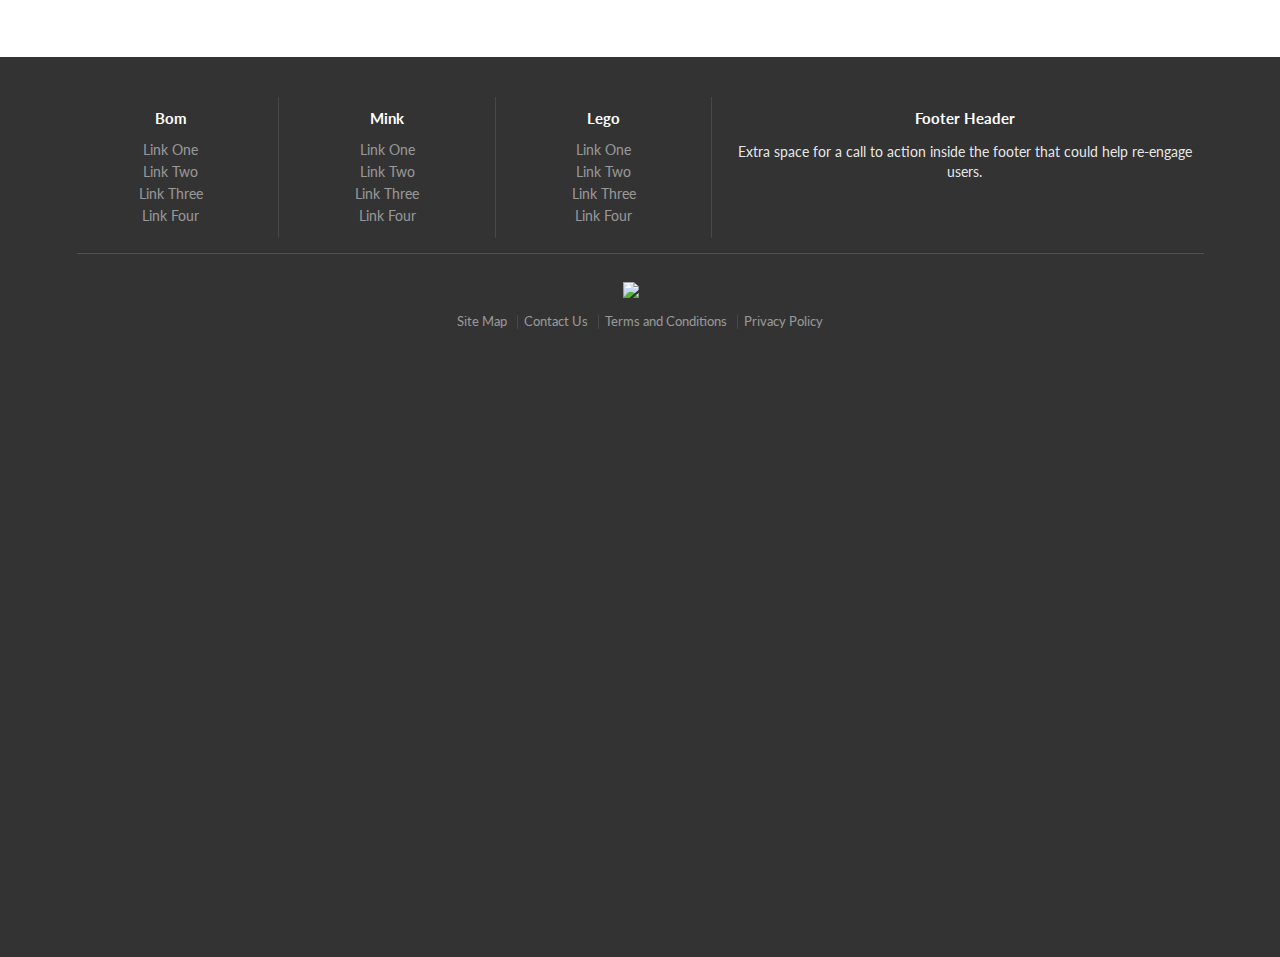
==== commit dc137c8f: "mink info update" ====
--- a/index.html
+++ b/index.html
@@ -3,80 +3,224 @@
     <head>
         <meta charset="UTF-8">
         <meta name="viewport" content="width=device-width, initial-scale=1.0">
-        <!-- <link rel="stylesheet" type="text/css" href="index.css">
-        <link rel="stylesheet" href="https://stackpath.bootstrapcdn.com/bootstrap/4.4.1/css/bootstrap.min.css" integrity="sha384-Vkoo8x4CGsO3+Hhxv8T/Q5PaXtkKtu6ug5TOeNV6gBiFeWPGFN9MuhOf23Q9Ifjh" crossorigin="anonymous"> -->
-        <title>Document</title>
+        <link rel="stylesheet" type="text/css" href="index.css">
+        <title>Pre DevCamp #8</title>
         <link rel="stylesheet" href="./semantic.min.css">
+        <link
+            rel="stylesheet"
+            href="https://use.fontawesome.com/releases/v5.7.2/css/all.css"
+            integrity="sha384-fnmOCqbTlWIlj8LyTjo7mOUStjsKC4pOpQbqyi7RrhN7udi9RwhKkMHpvLbHG9Sr"
+            crossorigin="anonymous">
         <script src="./semantic.min.js"></script>
+        <script src="https://ajax.googleapis.com/ajax/libs/jquery/3.4.1/jquery.min.js"></script>
     </head>
     <body>
-        <!-- <div class="centered"> 
-            <img class="picProfile" src="img/BG-car.jpg">
-            <table class="infotable">
-                <tr>
-                    <th class="topic">Name</th>
-                    <td>Nicha</td>
-                </tr>
-                <tr>
-                    <th class="topic">Surname</th>
-                    <td>Suteesukprasert</td>
-                </tr>
-                <tr>
-                    <th class="topic">Favorite Food</th>
-                    <td>Sushi</td>
-                </tr>
-            </table>
-            <button type="button" class="btn btn-outline-danger">Danger</button>
+        <!-- <div class="centered"> <img class="picProfile" src="img/BG-car.jpg"> <table
+        class="infotable"> <tr> <th class="topic">Name</th> <td>Nicha</td> </tr> <tr>
+        <th class="topic">Surname</th> <td>Suteesukprasert</td> </tr> <tr> <th
+        class="topic">Favorite Food</th> <td>Sushi</td> </tr> </table> <button
+        type="button" class="btn btn-outline-danger">Danger</button> </div> <style>
+        .centered { position: absolute; background-color: #F69EA5; width: 500px;
+        text-align: center; top: 50% ; left: 50%; margin-left: -250px; margin-top:
+        -250px; box-shadow: 4px 4px 4px rgba(38, 38, 38, 0.1); } .picProfile { width:
+        100px; height: 100px; border-radius: 100px; margin-top: 30px; } .topic{ padding:
+        15px; } .infotable{ margin-top: 30px; margin-bottom: 20px; margin-right: 20px;
+        margin-left: 20px; width: 100%; text-align: left; font-family: monospace;
+        font-size: 20px; } .centered:hover { background-color: #F98891; box-shadow: 4px
+        4px 4px rgba(38, 38, 38, 0.5); } </style> -->
+        <div id="home" class="ui inverted vertical center aligned segment">
+            <div class="ui content container">
+                <h1 class="ui inverted header">Pre Dev Camp #8</h1>
+                <p>
+                    Quotes : Do the one thing you think you cannot do. Fail at it. Try again. Do
+                    better the second time. The only people who never tumble are those who never
+                    mount the high wire. This is your moment. Own it.
+                </p>
+                <div class="ui huge button">EiEi Group</div>
+            </div>
+            <footer class="ui inverted vertical segment">
+                Contact
+                <a href="#contact">
+                    Bom,
+                </a>
+                <a href="#contact">
+                    Mink
+                </a>
+                and
+                <a href="#contact">Lego</a>.
+            </footer>
+        </div>
+        <div class="ui container">
+            <h1>Developer</h1>
+            <div class="ui three column stackable grid">
 
+                <div class="column" href="#">
+                    <div class="ui centered card">
+                        <div class="image">
+                            <img src="./img/bom.jpg">
+                        </div>
+                        <div class="content">
+                            <a class="header">Teerayuth Artidakorn (Bom)</a>
+                            <div class="meta">
+                                <span class="date">5910450409</span>
+                            </div>
+                            <div class="description">
+                                Web Developer
+                            </div>
+                        </div>
+                        <div class="extra content">
+                            <a href="./bominfo/index.html">
+                                <i class="fas fa-user"></i>&nbsp; See profile
+                            </a>
+                        </div>
+                    </div>
+                    <!-- <img class="ui medium circular image fluid" src="./img/bom.jpg">
+                    <h3>Teerayuth Artidakorn</h3> <h3>5910450409</h3> -->
+                </div>
+                <div class="column" href="#">
+                    <div class="ui centered card">
+                        <div class="image">
+                            <img src="./img/mink.JPG">
+                        </div>
+                        <div class="content">
+                            <a class="header">Nicha Suteesukprasert (Mink)</a>
+                            <div class="meta">
+                                <span class="date">5910451022</span>
+                            </div>
+                            <div class="description">
+                                Android Developer
+                            </div>
+                        </div>
+                        <div class="extra content">
+                            <a href="./minkinfo/index.html">
+                                <i class="fas fa-user"></i>&nbsp; See profile
+                            </a>
+                        </div>
+                    </div>
+                    <!-- <img class="ui medium circular image fluid" src="./img/mink.JPG"> <h3>Nicha
+                    Suteesukprasert</h3> <h3>5910451022</h3> -->
+                </div>
+
+                <div class="column" href="#">
+                    <div class="ui centered card">
+                        <div class="image">
+                            <img src="./img/lego.JPG">
+                        </div>
+                        <div class="content">
+                            <a class="header">Chattarin Padermwong (Lego)</a>
+                            <div class="meta">
+                                <span class="date">5910450140</span>
+                            </div>
+                            <div class="description">
+                                iOS Developer
+                            </div>
+                        </div>
+                        <div class="extra content">
+                            <a href="./legoinfo/index.html">
+                                <i class="fas fa-user"></i>&nbsp; See profile
+                            </a>
+                        </div>
+                    </div>
+                    <!-- <img class="ui medium circular image fluid" src="./img/lego.JPG">
+                    <h3>Chattarin Padermwong</h3> <h3>5910450140</h3> -->
+                </div>
+            </div>
+            <h1>Dev Day</h1>
+            <center>
+                <div class="ui steps">
+                <div class="active step">
+                    
+                    <div class="content">
+                        <div class="title">Day 1</div>
+                        <div class="description">Introduction to Web Technology</div>
+                    </div>
+                </div>
+                <div class="disabled step">
+                    
+                    <div class="content">
+                        <div class="title">Day2</div>
+                        <div class="description">JavaScript (ES6)</div>
+                    </div>
+                </div>
+                <div class="disabled step">
+                    
+                    <div class="content">
+                        <div class="title">Day3</div>
+                        <div class="description">Introduction to React</div>
+                    </div>
+                </div>
+                <div class="disabled step">
+                    
+                    <div class="content">
+                        <div class="title">Day4</div>
+                        <div class="description">React Form</div>
+                    </div>
+                </div>
+                <div class="disabled step">
+                    
+                    <div class="content">
+                        <div class="title">Day5</div>
+                        <div class="description">React Hook & Redux</div>
+                    </div>
+                </div>
+                <div class="disabled step">
+                    
+                    <div class="content">
+                        <div class="title">Day6</div>
+                        <div class="description">Introduction to firebase</div>
+                    </div>
+                </div>
+            </div>
         </div>
+    </div>
+</center>
+    <br><br><br>
+    <div class="ui inverted vertical footer segment">
+        <br><br>
+        <div class="ui center aligned container">
+          <div class="ui stackable inverted divided grid">
+            <div class="three wide column">
+              <h4 class="ui inverted header">Bom</h4>
+              <div class="ui inverted link list">
+                <a href="#" class="item">Link One</a>
+                <a href="#" class="item">Link Two</a>
+                <a href="#" class="item">Link Three</a>
+                <a href="#" class="item">Link Four</a>
+              </div>
+            </div>
+            <div class="three wide column">
+              <h4 class="ui inverted header">Mink</h4>
+              <div class="ui inverted link list">
+                <a href="#" class="item">Link One</a>
+                <a href="#" class="item">Link Two</a>
+                <a href="#" class="item">Link Three</a>
+                <a href="#" class="item">Link Four</a>
+              </div>
+            </div>
+            <div class="three wide column">
+              <h4 class="ui inverted header">Lego</h4>
+              <div class="ui inverted link list">
+                <a href="#" class="item">Link One</a>
+                <a href="#" class="item">Link Two</a>
+                <a href="#" class="item">Link Three</a>
+                <a href="#" class="item">Link Four</a>
+              </div>
+            </div>
+            <div class="seven wide column">
+              <h4 class="ui inverted header">Footer Header</h4>
+              <p>Extra space for a call to action inside the footer that could help re-engage users.</p>
+            </div>
+          </div>
+          <div class="ui inverted section divider"></div>
+          <img src="assets/images/logo.png" class="ui centered mini image">
+          <div class="ui horizontal inverted small divided link list">
+            <a class="item" href="#">Site Map</a>
+            <a class="item" href="#">Contact Us</a>
+            <a class="item" href="#">Terms and Conditions</a>
+            <a class="item" href="#">Privacy Policy</a>
+          </div>
+        </div>
+    </div>
 
-        <style>
-            .ui container {
-                position: absolute;
-
-                background-color: #F69EA5;
-                width: 500px;
-                text-align: center;
-
-                top: 50% ;
-                left: 50%;
-
-                margin-left: -250px;
-                margin-top: -250px;
-
-                box-shadow: 4px 4px 4px rgba(38, 38, 38, 0.1);
-            }
-            .picProfile {
-                width: 100px;
-                height: 100px;
-
-                border-radius: 100px;
-                margin-top: 30px;
-            }
-            .topic{
-                padding: 15px;
-            }
-            .infotable{
-                margin-top: 30px;
-                margin-bottom: 20px;
-                margin-right: 20px;
-                margin-left: 20px;
-
-                width: 100%;
-                text-align: left;
-                font-family: monospace;
-                font-size: 20px;
-            }
-
-            .ui container:hover {
-                background-color: #F98891;  
-            
-                box-shadow: 4px 4px 4px rgba(38, 38, 38, 0.5);
-            }
-        </style> -->
-        <div class="ui container">
-            <h1>Hello World</h1>
-        </div>
-    </body>
-</html>
-
+</body>
+</html>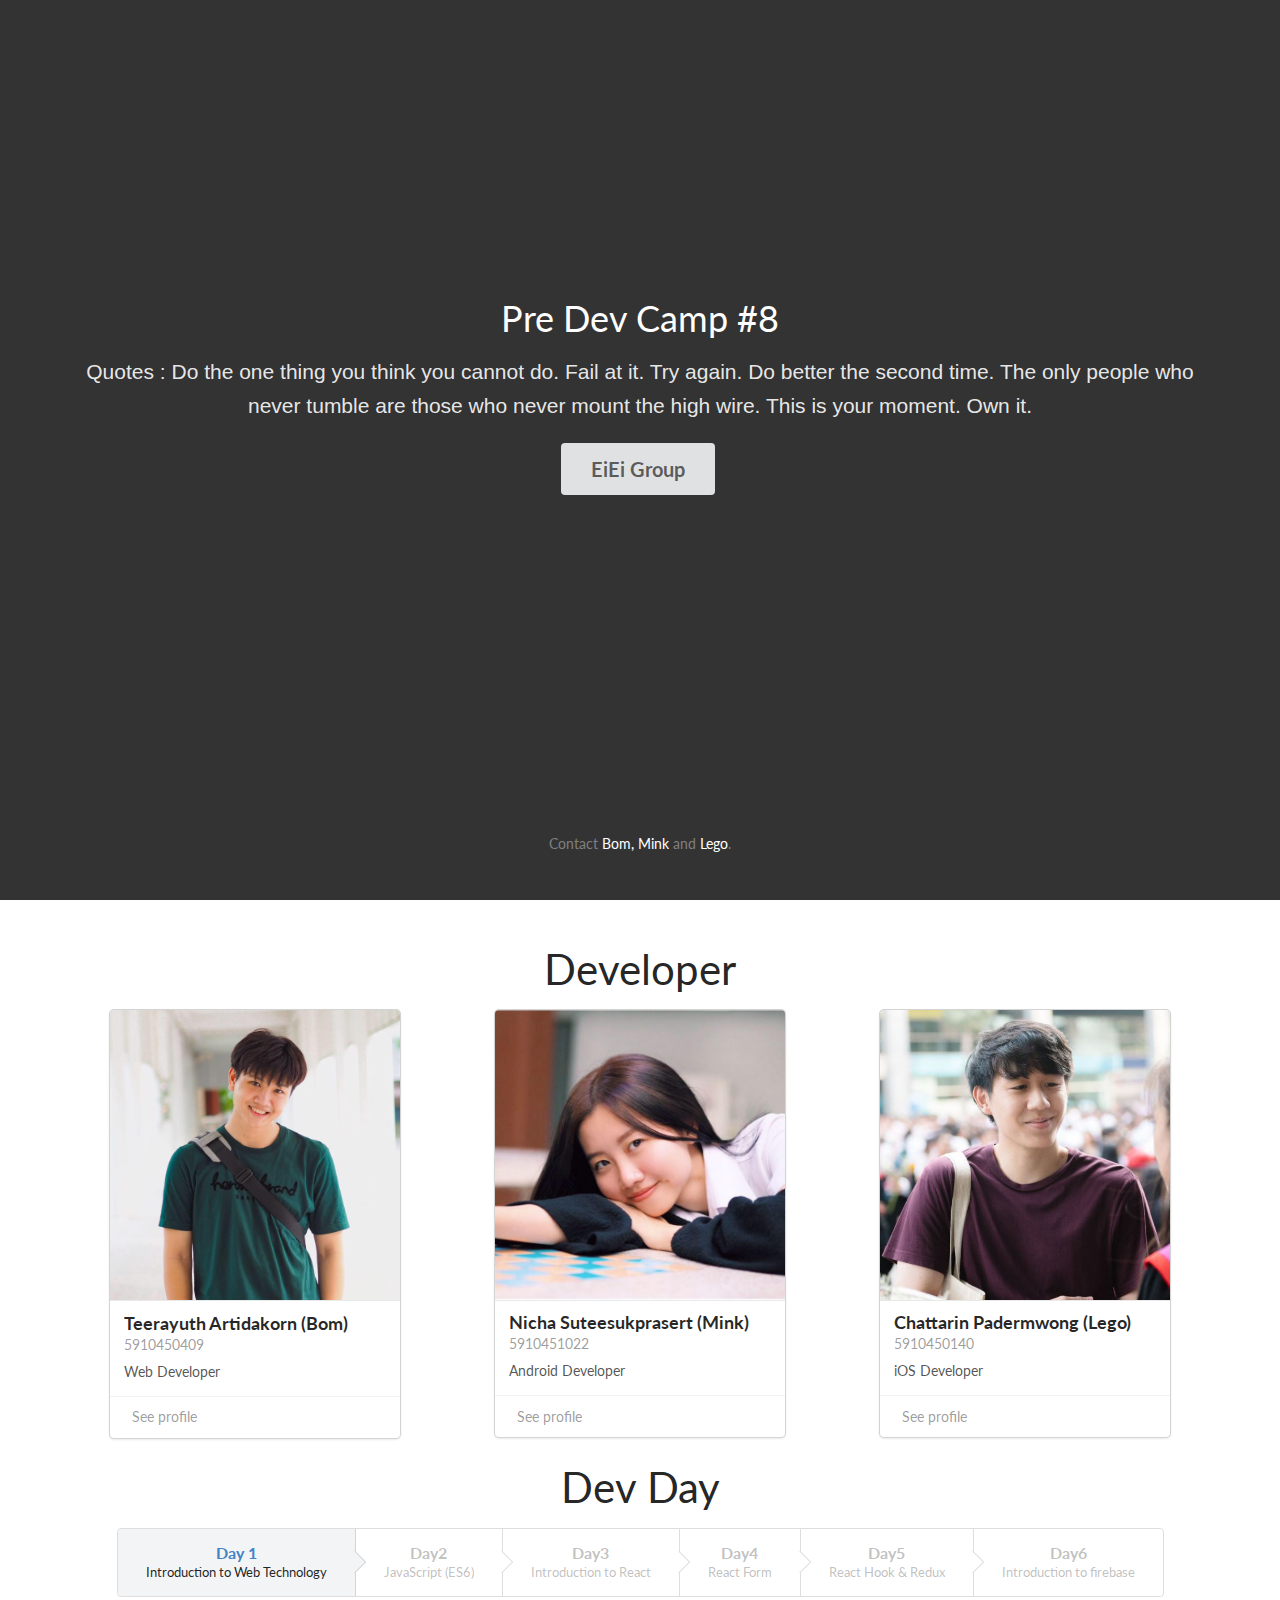
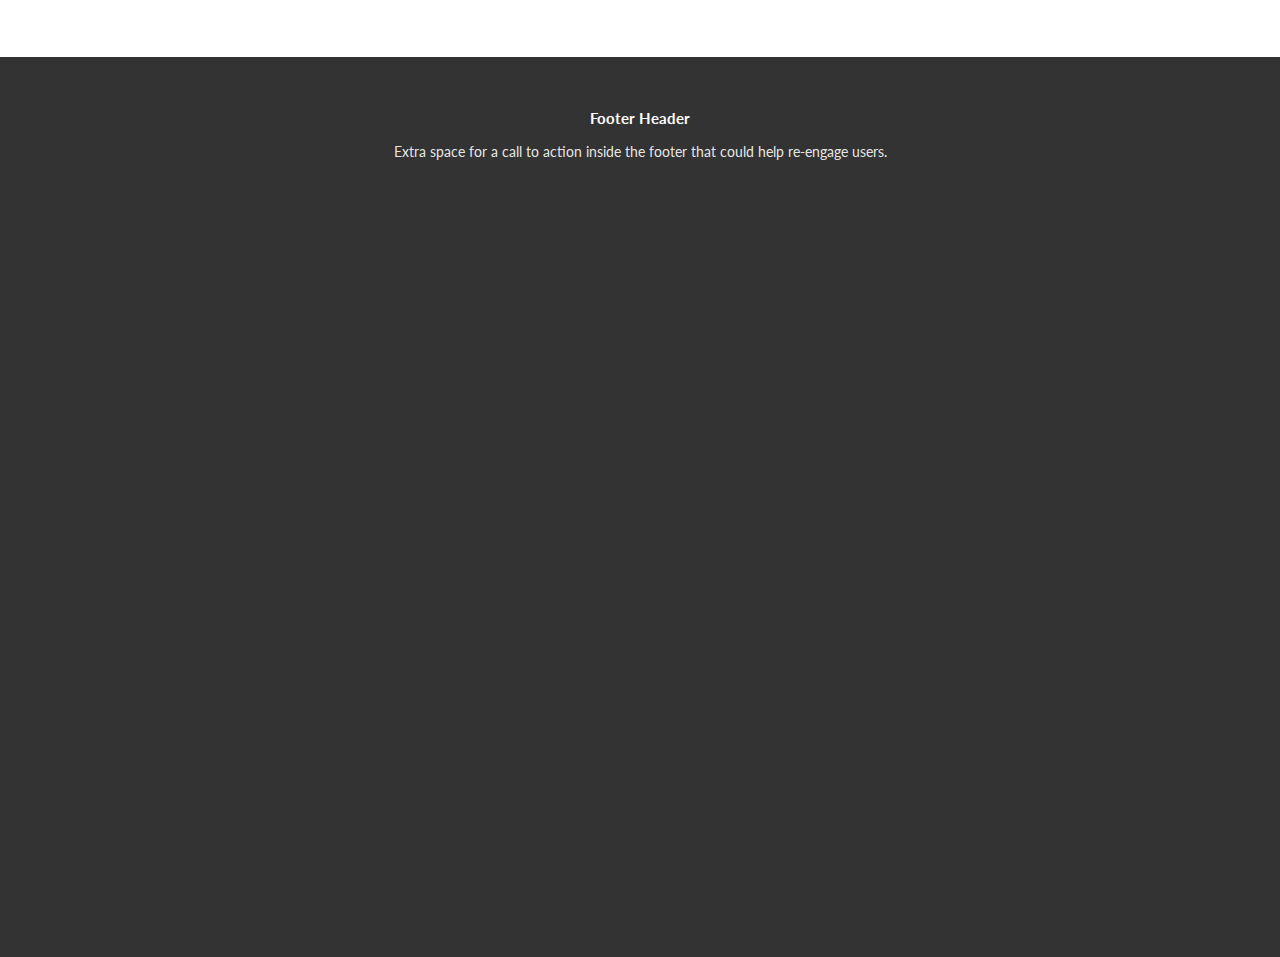
==== commit d5b771b6: "update all info" ====
--- a/index.html
+++ b/index.html
@@ -178,47 +178,15 @@
     <div class="ui inverted vertical footer segment">
         <br><br>
         <div class="ui center aligned container">
-          <div class="ui stackable inverted divided grid">
-            <div class="three wide column">
-              <h4 class="ui inverted header">Bom</h4>
-              <div class="ui inverted link list">
-                <a href="#" class="item">Link One</a>
-                <a href="#" class="item">Link Two</a>
-                <a href="#" class="item">Link Three</a>
-                <a href="#" class="item">Link Four</a>
-              </div>
-            </div>
-            <div class="three wide column">
-              <h4 class="ui inverted header">Mink</h4>
-              <div class="ui inverted link list">
-                <a href="#" class="item">Link One</a>
-                <a href="#" class="item">Link Two</a>
-                <a href="#" class="item">Link Three</a>
-                <a href="#" class="item">Link Four</a>
-              </div>
-            </div>
-            <div class="three wide column">
-              <h4 class="ui inverted header">Lego</h4>
-              <div class="ui inverted link list">
-                <a href="#" class="item">Link One</a>
-                <a href="#" class="item">Link Two</a>
-                <a href="#" class="item">Link Three</a>
-                <a href="#" class="item">Link Four</a>
-              </div>
-            </div>
+          
+            
             <div class="seven wide column">
               <h4 class="ui inverted header">Footer Header</h4>
               <p>Extra space for a call to action inside the footer that could help re-engage users.</p>
             </div>
-          </div>
-          <div class="ui inverted section divider"></div>
-          <img src="assets/images/logo.png" class="ui centered mini image">
-          <div class="ui horizontal inverted small divided link list">
-            <a class="item" href="#">Site Map</a>
-            <a class="item" href="#">Contact Us</a>
-            <a class="item" href="#">Terms and Conditions</a>
-            <a class="item" href="#">Privacy Policy</a>
-          </div>
+         
+          
+          
         </div>
     </div>
 
